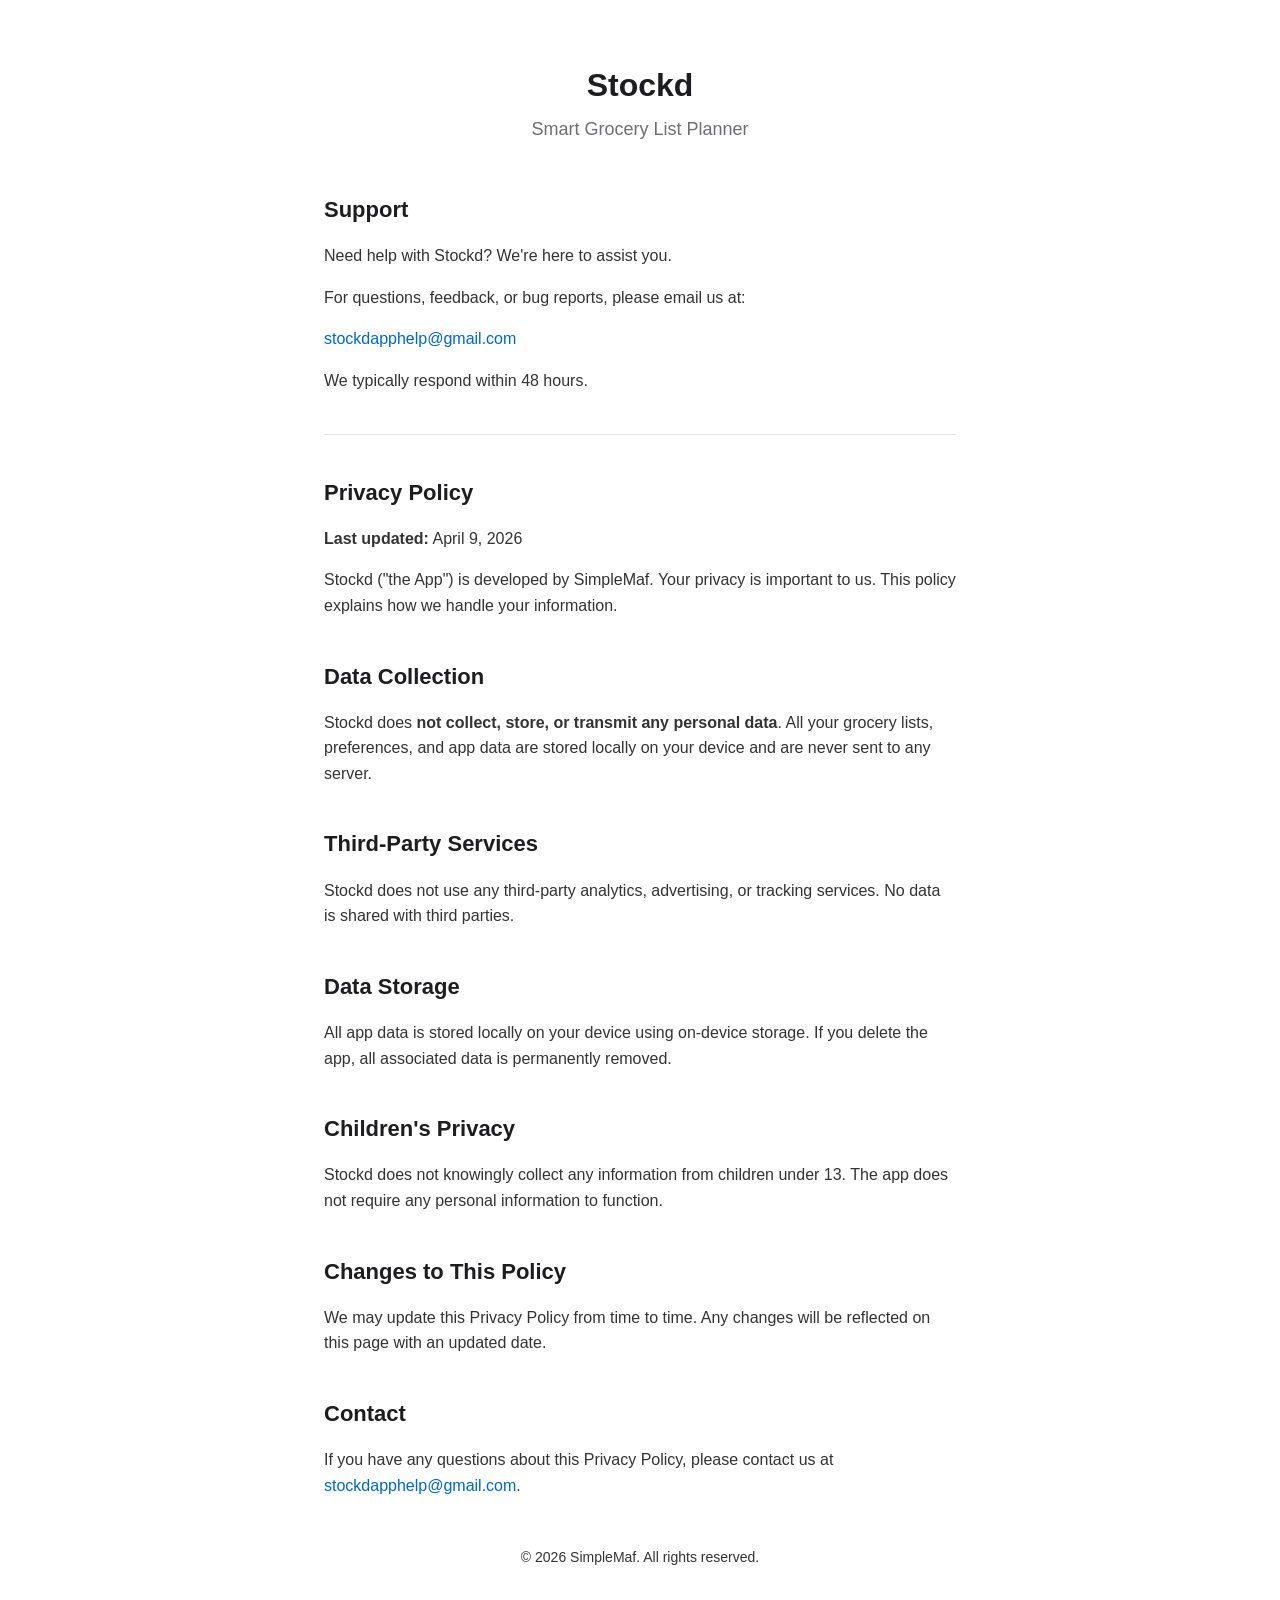
==== index.html @ d5e19b81 "Add support page with privacy policy and contact info This HTML file serves as the support page for " ====
<!DOCTYPE html>
<html lang="en">
<head>
    <meta charset="UTF-8">
    <meta name="viewport" content="width=device-width, initial-scale=1.0">
    <title>Stockd - Support</title>
    <style>
        * { margin: 0; padding: 0; box-sizing: border-box; }
        body { font-family: -apple-system, BlinkMacSystemFont, 'Segoe UI', Roboto, sans-serif; color: #1d1d1f; background: #fff; line-height: 1.6; }
        .container { max-width: 680px; margin: 0 auto; padding: 60px 24px; }
        .app-header { text-align: center; margin-bottom: 48px; }
        .app-name { font-size: 32px; font-weight: 700; margin-bottom: 4px; }
        .app-tagline { font-size: 18px; color: #6e6e73; }
        h2 { font-size: 22px; font-weight: 600; margin: 40px 0 16px; }
        p { margin-bottom: 16px; color: #333; }
        a { color: #0066cc; text-decoration: none; }
        a:hover { text-decoration: underline; }
        .divider { border: none; border-top: 1px solid #e5e5e5; margin: 40px 0; }
        .footer { text-align: center; color: #999; font-size: 14px; margin-top: 48px; }
    </style>
</head>
<body>
    <div class="container">
        <div class="app-header">
            <div class="app-name">Stockd</div>
            <div class="app-tagline">Smart Grocery List Planner</div>
        </div>
        <h2>Support</h2>
        <p>Need help with Stockd? We're here to assist you.</p>
        <p>For questions, feedback, or bug reports, please email us at:</p>
        <p><a href="mailto:stockdapphelp@gmail.com">stockdapphelp@gmail.com</a></p>
        <p>We typically respond within 48 hours.</p>
        <hr class="divider">
        <h2 id="privacy">Privacy Policy</h2>
        <p><strong>Last updated:</strong> April 9, 2026</p>
        <p>Stockd ("the App") is developed by SimpleMaf. Your privacy is important to us. This policy explains how we handle your information.</p>
        <h2>Data Collection</h2>
        <p>Stockd does <strong>not collect, store, or transmit any personal data</strong>. All your grocery lists, preferences, and app data are stored locally on your device and are never sent to any server.</p>
        <h2>Third-Party Services</h2>
        <p>Stockd does not use any third-party analytics, advertising, or tracking services. No data is shared with third parties.</p>
        <h2>Data Storage</h2>
        <p>All app data is stored locally on your device using on-device storage. If you delete the app, all associated data is permanently removed.</p>
        <h2>Children's Privacy</h2>
        <p>Stockd does not knowingly collect any information from children under 13. The app does not require any personal information to function.</p>
        <h2>Changes to This Policy</h2>
        <p>We may update this Privacy Policy from time to time. Any changes will be reflected on this page with an updated date.</p>
        <h2>Contact</h2>
        <p>If you have any questions about this Privacy Policy, please contact us at <a href="mailto:stockdapphelp@gmail.com">stockdapphelp@gmail.com</a>.</p>
        <div class="footer">
            <p>&copy; 2026 SimpleMaf. All rights reserved.</p>
        </div>
    </div>
</body>
</html>
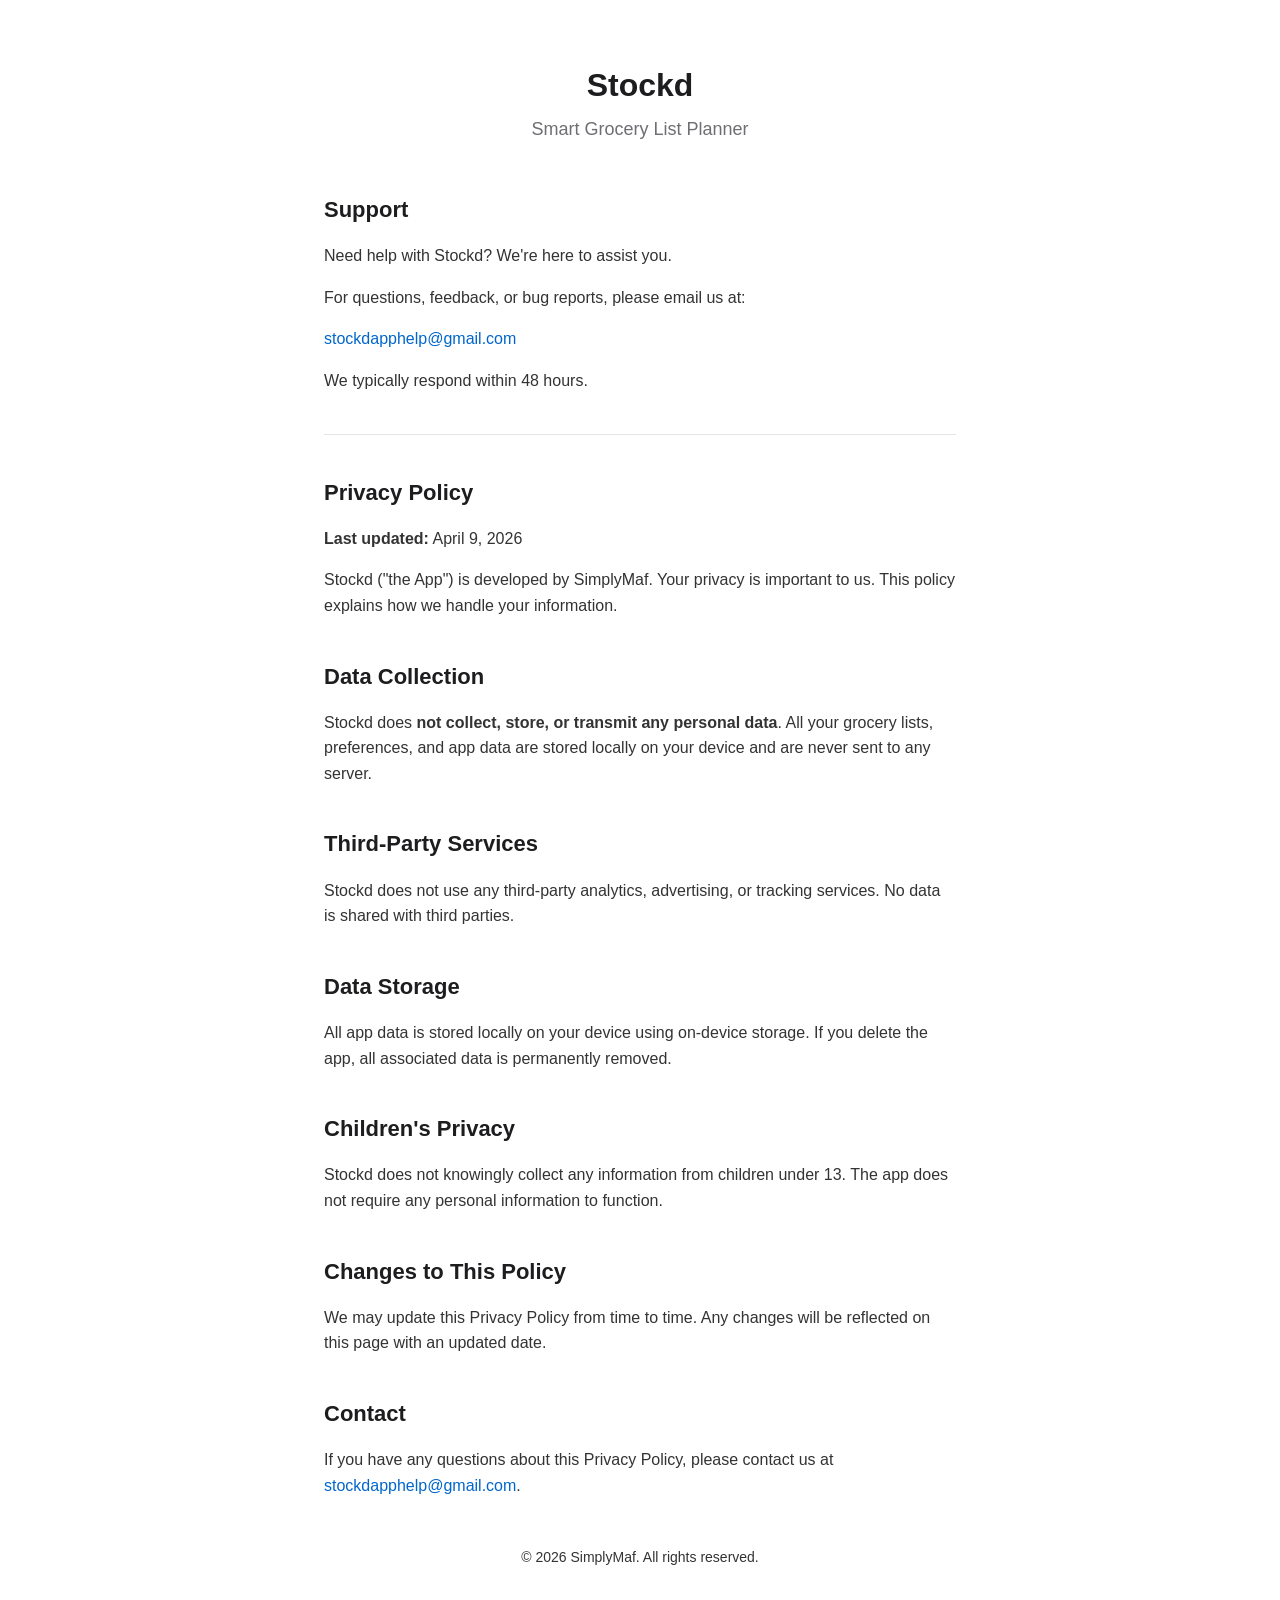
==== commit f54e3364: "Fix spelling of 'SimpleMaf' to 'SimplyMaf'" ====
--- a/index.html
+++ b/index.html
@@ -33,7 +33,7 @@
         <hr class="divider">
         <h2 id="privacy">Privacy Policy</h2>
         <p><strong>Last updated:</strong> April 9, 2026</p>
-        <p>Stockd ("the App") is developed by SimpleMaf. Your privacy is important to us. This policy explains how we handle your information.</p>
+        <p>Stockd ("the App") is developed by SimplyMaf. Your privacy is important to us. This policy explains how we handle your information.</p>
         <h2>Data Collection</h2>
         <p>Stockd does <strong>not collect, store, or transmit any personal data</strong>. All your grocery lists, preferences, and app data are stored locally on your device and are never sent to any server.</p>
         <h2>Third-Party Services</h2>
@@ -47,7 +47,7 @@
         <h2>Contact</h2>
         <p>If you have any questions about this Privacy Policy, please contact us at <a href="mailto:stockdapphelp@gmail.com">stockdapphelp@gmail.com</a>.</p>
         <div class="footer">
-            <p>&copy; 2026 SimpleMaf. All rights reserved.</p>
+            <p>&copy; 2026 SimplyMaf. All rights reserved.</p>
         </div>
     </div>
 </body>
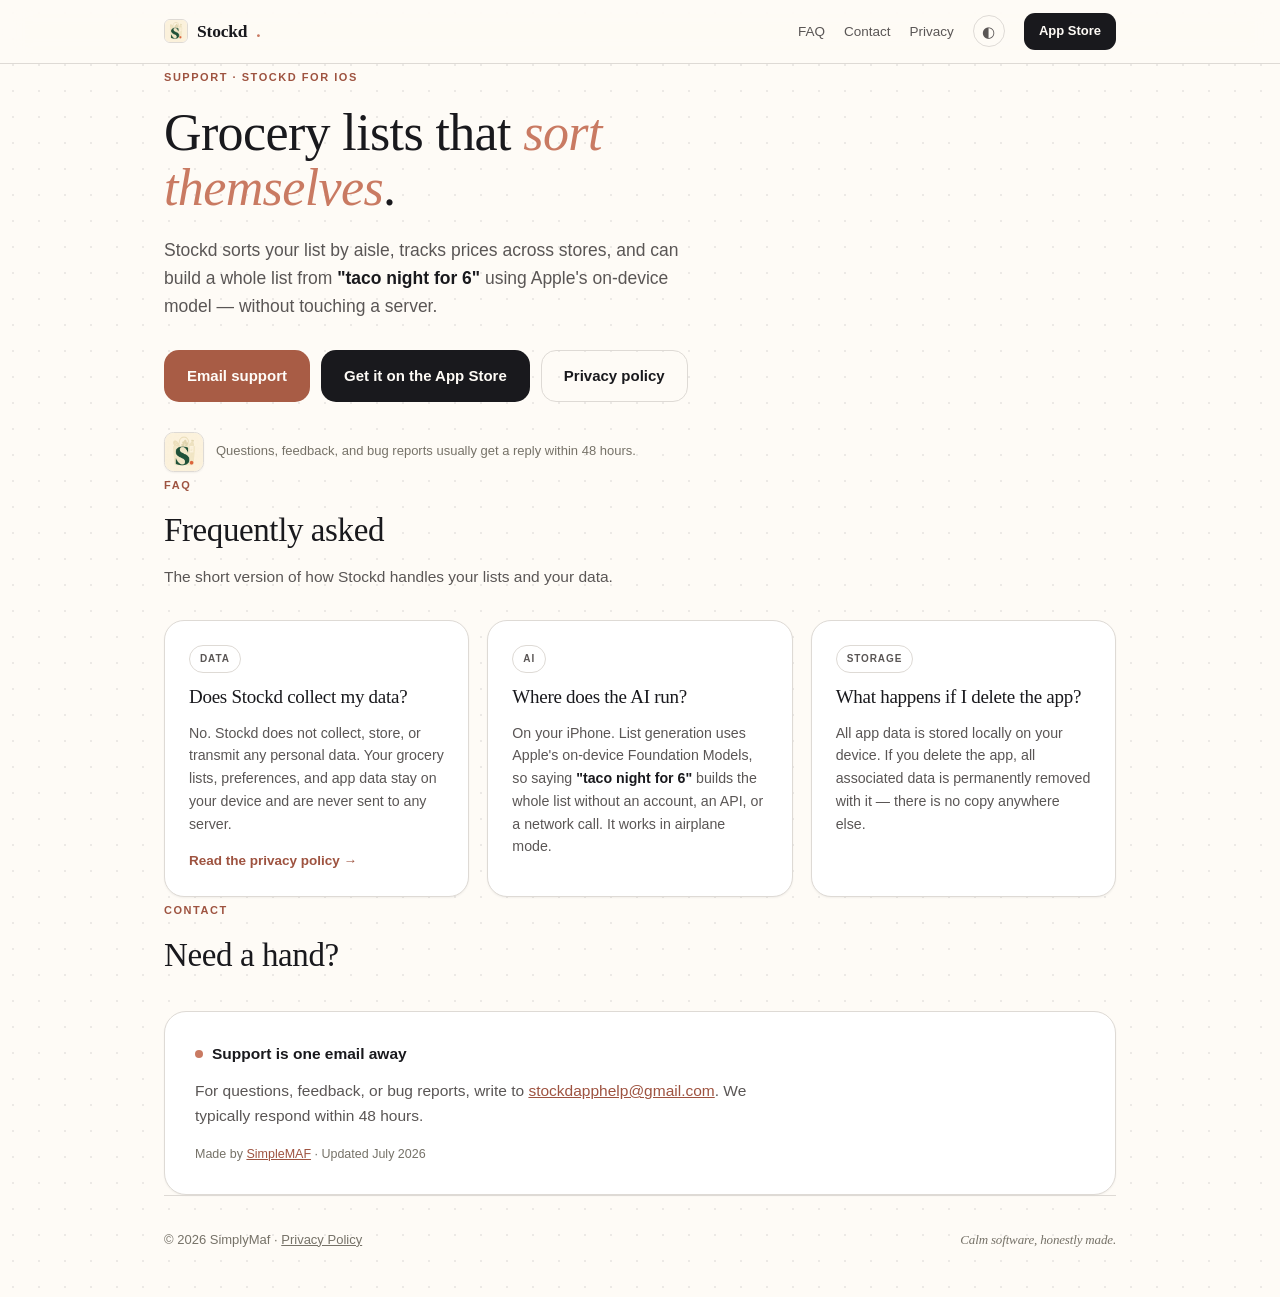
==== commit 2b047ce8: "Redesign in the simplemaf.com design language Shared tokens (paper/ink/rust, light+dark), dotted-pap" ====
--- a/index.html
+++ b/index.html
@@ -1,54 +1,96 @@
 <!DOCTYPE html>
 <html lang="en">
 <head>
-    <meta charset="UTF-8">
-    <meta name="viewport" content="width=device-width, initial-scale=1.0">
-    <title>Stockd - Support</title>
-    <style>
-        * { margin: 0; padding: 0; box-sizing: border-box; }
-        body { font-family: -apple-system, BlinkMacSystemFont, 'Segoe UI', Roboto, sans-serif; color: #1d1d1f; background: #fff; line-height: 1.6; }
-        .container { max-width: 680px; margin: 0 auto; padding: 60px 24px; }
-        .app-header { text-align: center; margin-bottom: 48px; }
-        .app-name { font-size: 32px; font-weight: 700; margin-bottom: 4px; }
-        .app-tagline { font-size: 18px; color: #6e6e73; }
-        h2 { font-size: 22px; font-weight: 600; margin: 40px 0 16px; }
-        p { margin-bottom: 16px; color: #333; }
-        a { color: #0066cc; text-decoration: none; }
-        a:hover { text-decoration: underline; }
-        .divider { border: none; border-top: 1px solid #e5e5e5; margin: 40px 0; }
-        .footer { text-align: center; color: #999; font-size: 14px; margin-top: 48px; }
-    </style>
+<meta charset="UTF-8">
+<meta name="viewport" content="width=device-width, initial-scale=1.0">
+<title>Stockd · Support</title>
+<meta name="description" content="Support and FAQ for Stockd, the grocery app whose lists sort themselves by aisle and track prices across stores. Everything runs on your device.">
+<meta name="referrer" content="no-referrer">
+<meta name="color-scheme" content="light dark">
+<meta name="theme-color" content="#FEFBF6" media="(prefers-color-scheme: light)">
+<meta name="theme-color" content="#18181C" media="(prefers-color-scheme: dark)">
+<meta property="og:title" content="Stockd · Support">
+<meta property="og:description" content="Support and FAQ for the Stockd iOS app. Smart grocery lists, entirely on your device.">
+<meta property="og:type" content="website">
+<link rel="icon" type="image/png" href="icon.png">
+<link rel="apple-touch-icon" href="icon.png">
+<link rel="stylesheet" href="shared.css">
+<script src="shared.js" defer></script>
 </head>
 <body>
-    <div class="container">
-        <div class="app-header">
-            <div class="app-name">Stockd</div>
-            <div class="app-tagline">Smart Grocery List Planner</div>
-        </div>
-        <h2>Support</h2>
-        <p>Need help with Stockd? We're here to assist you.</p>
-        <p>For questions, feedback, or bug reports, please email us at:</p>
-        <p><a href="mailto:stockdapphelp@gmail.com">stockdapphelp@gmail.com</a></p>
-        <p>We typically respond within 48 hours.</p>
-        <hr class="divider">
-        <h2 id="privacy">Privacy Policy</h2>
-        <p><strong>Last updated:</strong> April 9, 2026</p>
-        <p>Stockd ("the App") is developed by SimplyMaf. Your privacy is important to us. This policy explains how we handle your information.</p>
-        <h2>Data Collection</h2>
-        <p>Stockd does <strong>not collect, store, or transmit any personal data</strong>. All your grocery lists, preferences, and app data are stored locally on your device and are never sent to any server.</p>
-        <h2>Third-Party Services</h2>
-        <p>Stockd does not use any third-party analytics, advertising, or tracking services. No data is shared with third parties.</p>
-        <h2>Data Storage</h2>
-        <p>All app data is stored locally on your device using on-device storage. If you delete the app, all associated data is permanently removed.</p>
-        <h2>Children's Privacy</h2>
-        <p>Stockd does not knowingly collect any information from children under 13. The app does not require any personal information to function.</p>
-        <h2>Changes to This Policy</h2>
-        <p>We may update this Privacy Policy from time to time. Any changes will be reflected on this page with an updated date.</p>
-        <h2>Contact</h2>
-        <p>If you have any questions about this Privacy Policy, please contact us at <a href="mailto:stockdapphelp@gmail.com">stockdapphelp@gmail.com</a>.</p>
-        <div class="footer">
-            <p>&copy; 2026 SimplyMaf. All rights reserved.</p>
-        </div>
+<nav>
+  <div class="nav-inner">
+    <a class="nav-name serif" href="#top"><img src="icon.png" alt="" width="24" height="24">Stockd<span class="dot">.</span></a>
+    <div class="nav-links">
+      <a href="#faq" class="collapse">FAQ</a>
+      <a href="#contact" class="collapse">Contact</a>
+      <a href="privacy.html">Privacy</a>
+      <button id="themeBtn" class="theme-btn" type="button" aria-label="Switch theme" title="Theme: follows your system"><span id="themeIcon">◐</span></button>
+      <a class="nav-cta" href="https://apps.apple.com/us/app/stockd-smart-grocery-lists/id6761667432">App&nbsp;Store</a>
     </div>
+  </div>
+</nav>
+
+<header class="wrap" id="top">
+  <span class="eyebrow">Support · Stockd for iOS</span>
+  <h1 class="serif">Grocery lists that <em>sort themselves</em>.</h1>
+  <p class="lede">Stockd sorts your list by aisle, tracks prices across stores, and can build a whole list from <strong>"taco night for 6"</strong> using Apple's on-device model — without touching a server.</p>
+  <div class="btn-row">
+    <a class="btn btn-clay" href="mailto:stockdapphelp@gmail.com">Email support</a>
+    <a class="btn btn-primary" href="https://apps.apple.com/us/app/stockd-smart-grocery-lists/id6761667432">Get it on the App&nbsp;Store</a>
+    <a class="btn btn-ghost" href="privacy.html">Privacy policy</a>
+  </div>
+  <div class="hero-note">
+    <img src="icon.png" alt="Stockd app icon" width="40" height="40">
+    <span>Questions, feedback, and bug reports usually get a reply within 48 hours.</span>
+  </div>
+</header>
+
+<!-- ================= FAQ ================= -->
+<section id="faq" class="wrap">
+  <div class="section-head" data-reveal>
+    <span class="eyebrow">FAQ</span>
+    <h2 class="serif">Frequently asked</h2>
+    <p>The short version of how Stockd handles your lists and your data.</p>
+  </div>
+  <div class="grid" data-reveal-group>
+    <div class="card">
+      <span class="chip">Data</span>
+      <h3 class="serif">Does Stockd collect my data?</h3>
+      <p>No. Stockd does not collect, store, or transmit any personal data. Your grocery lists, preferences, and app data stay on your device and are never sent to any server.</p>
+      <a class="applink" href="privacy.html">Read the privacy policy →</a>
+    </div>
+    <div class="card">
+      <span class="chip">AI</span>
+      <h3 class="serif">Where does the AI run?</h3>
+      <p>On your iPhone. List generation uses Apple's on-device Foundation Models, so saying <b>"taco night for 6"</b> builds the whole list without an account, an API, or a network call. It works in airplane mode.</p>
+    </div>
+    <div class="card">
+      <span class="chip">Storage</span>
+      <h3 class="serif">What happens if I delete the app?</h3>
+      <p>All app data is stored locally on your device. If you delete the app, all associated data is permanently removed with it — there is no copy anywhere else.</p>
+    </div>
+  </div>
+</section>
+
+<!-- ================= CONTACT ================= -->
+<section id="contact" class="wrap">
+  <div class="section-head" data-reveal>
+    <span class="eyebrow">Contact</span>
+    <h2 class="serif">Need a hand?</h2>
+  </div>
+  <div class="panel" data-reveal>
+    <p><span class="pulse"></span><b>Support is one email away</b></p>
+    <p style="color:var(--ink2); max-width:68ch; margin-top:12px">For questions, feedback, or bug reports, write to <a href="mailto:stockdapphelp@gmail.com" style="color:var(--rust-deep)">stockdapphelp@gmail.com</a>. We typically respond within 48 hours.</p>
+    <p class="stamp">Made by <a href="https://simplemaf.com">SimpleMAF</a> · Updated July 2026</p>
+  </div>
+</section>
+
+<div class="wrap">
+  <footer>
+    <span>© 2026 SimplyMaf · <a href="privacy.html">Privacy Policy</a></span>
+    <span class="serif" style="font-style:italic">Calm software, honestly made.</span>
+  </footer>
+</div>
 </body>
 </html>
--- a/shared.css
+++ b/shared.css
@@ -0,0 +1,268 @@
+/* ==========================================================
+   Prayer Windows support site — design tokens shared with
+   simplemaf.com, themselves lifted from the app's Theme.swift.
+   rust = sole accent, olive = good, gold = highlight.
+   ========================================================== */
+:root, :root[data-theme="light"] {
+  --paper:       #FEFBF6;
+  --paper-deep:  #F7F3ED;
+  --card:        #FFFFFF;
+  --well:        #F3F0EB;
+  --well-warm:   #EDE7DD;
+  --ink:         #19191D;
+  --ink2:        #5A5655;
+  --ink3:        #767268;
+  --hairline:    #DEDAD5;
+  --rust:        #C97A62;
+  --rust-fill:   #A85C45;
+  --rust-deep:   #9E5340;
+  --olive:       #6C7259;
+  --gold:        #A8842F;
+  --twilight:    #4A6B88;
+  --on-rust:     #FFFCF8;
+  --shadow:      0 1px 2px rgba(25,25,29,.05);
+  --shadow-lift: 0 14px 30px rgba(25,25,29,.10);
+}
+@media (prefers-color-scheme: dark) {
+  :root {
+    --paper:       #18181C;
+    --paper-deep:  #101012;
+    --card:        #252429;
+    --well:        #202024;
+    --well-warm:   #2D2B28;
+    --ink:         #F6F3EE;
+    --ink2:        #AAA6A5;
+    --ink3:        #918E97;
+    --hairline:    #3C3A40;
+    --rust:        #D48169;
+    --rust-fill:   #D48169;
+    --rust-deep:   #E09C86;
+    --olive:       #9FA789;
+    --gold:        #D9AB57;
+    --twilight:    #84A6C2;
+    --on-rust:     #17161A;
+    --shadow:      0 1px 2px rgba(0,0,0,.3);
+    --shadow-lift: 0 18px 34px rgba(0,0,0,.4);
+  }
+}
+:root[data-theme="dark"] {
+  --paper:       #18181C;
+  --paper-deep:  #101012;
+  --card:        #252429;
+  --well:        #202024;
+  --well-warm:   #2D2B28;
+  --ink:         #F6F3EE;
+  --ink2:        #AAA6A5;
+  --ink3:        #918E97;
+  --hairline:    #3C3A40;
+  --rust:        #D48169;
+  --rust-fill:   #D48169;
+  --rust-deep:   #E09C86;
+  --olive:       #9FA789;
+  --gold:        #D9AB57;
+  --twilight:    #84A6C2;
+  --on-rust:     #17161A;
+  --shadow:      0 1px 2px rgba(0,0,0,.3);
+  --shadow-lift: 0 18px 34px rgba(0,0,0,.4);
+}
+
+*, *::before, *::after { margin: 0; padding: 0; box-sizing: border-box; }
+[hidden] { display: none !important; }
+html { scroll-behavior: smooth; -webkit-text-size-adjust: 100%; scroll-padding-top: 74px; }
+body {
+  background: var(--paper); color: var(--ink);
+  background-image: radial-gradient(color-mix(in srgb, var(--ink) 8%, transparent) 1px, transparent 1.4px);
+  background-size: 26px 26px;
+  font-family: -apple-system, BlinkMacSystemFont, "SF Pro Text", "Segoe UI", Roboto, sans-serif;
+  font-size: 15.5px; line-height: 1.6;
+  -webkit-font-smoothing: antialiased; overflow-x: hidden;
+}
+.serif {
+  font-family: "New York", ui-serif, "Iowan Old Style", Georgia, "Times New Roman", serif;
+  letter-spacing: -0.012em;
+}
+.mono {
+  font-family: ui-monospace, "SF Mono", SFMono-Regular, Menlo, Consolas, monospace;
+  font-size: .88em; letter-spacing: -0.01em;
+}
+.wrap { max-width: 1000px; margin: 0 auto; padding: 0 24px; }
+a { color: inherit; }
+img { max-width: 100%; display: block; }
+:focus-visible { outline: 2px solid var(--rust); outline-offset: 3px; border-radius: 6px; }
+
+.eyebrow {
+  display: inline-block; font-size: 11px; font-weight: 600;
+  letter-spacing: .14em; text-transform: uppercase; color: var(--rust-deep);
+}
+
+/* ================= Nav ================= */
+nav {
+  position: sticky; top: 0; z-index: 60;
+  background: color-mix(in srgb, var(--paper) 86%, transparent);
+  backdrop-filter: saturate(180%) blur(14px);
+  -webkit-backdrop-filter: saturate(180%) blur(14px);
+  border-bottom: 1px solid var(--hairline);
+}
+.nav-inner {
+  display: flex; align-items: center; justify-content: space-between; gap: 16px;
+  max-width: 1000px; margin: 0 auto; padding: 13px 24px;
+}
+.nav-name {
+  display: inline-flex; align-items: center; gap: 9px;
+  font-weight: 600; font-size: 17.5px; text-decoration: none; white-space: nowrap;
+}
+.nav-name img { width: 24px; height: 24px; border-radius: 6px; border: 1px solid var(--hairline); }
+.nav-name .dot { color: var(--rust); }
+.nav-links { display: flex; gap: 19px; align-items: center; }
+.nav-links a {
+  text-decoration: none; font-size: 13.5px; color: var(--ink2);
+  transition: color .2s ease; white-space: nowrap;
+}
+.nav-links a:hover { color: var(--rust-deep); }
+.nav-cta {
+  font-size: 13px !important; font-weight: 600;
+  color: var(--paper) !important; background: var(--ink);
+  padding: 8px 15px; border-radius: 11px;
+}
+.nav-cta:hover { color: var(--paper) !important; opacity: .88; }
+.theme-btn {
+  display: grid; place-items: center;
+  width: 32px; height: 32px; padding: 0; flex-shrink: 0;
+  font-family: inherit; font-size: 15px; line-height: 1; cursor: pointer;
+  color: var(--ink2); background: transparent;
+  border: 1px solid var(--hairline); border-radius: 999px;
+  transition: color .2s ease, border-color .2s ease;
+}
+.theme-btn:hover { color: var(--rust-deep); border-color: var(--ink3); }
+@media (max-width: 640px) { .nav-links a.collapse { display: none; } }
+@media (max-width: 480px) {
+  .nav-inner { padding: 11px 14px; gap: 8px; }
+  .nav-links { gap: 11px; }
+  .nav-name { font-size: 15.5px; }
+  .nav-cta { padding: 7px 12px; }
+}
+
+/* ================= Hero ================= */
+header { padding: 64px 0 56px; }
+h1 {
+  font-size: clamp(33px, 5.6vw, 52px);
+  font-weight: 500; line-height: 1.07; letter-spacing: -0.022em;
+  margin: 16px 0 20px; max-width: 20ch;
+}
+h1 em { font-style: italic; color: var(--rust); }
+.lede { font-size: 17.5px; color: var(--ink2); max-width: 56ch; }
+.lede strong { color: var(--ink); font-weight: 600; }
+.btn-row { display: flex; gap: 11px; flex-wrap: wrap; margin-top: 30px; }
+.btn {
+  display: inline-flex; align-items: center; justify-content: center; gap: 8px;
+  padding: 13px 22px; border-radius: 15px;
+  font-size: 15px; font-weight: 600; text-decoration: none;
+  border: 1px solid transparent; cursor: pointer; font-family: inherit;
+  transition: transform .18s ease, opacity .18s ease, border-color .18s ease;
+}
+.btn:active { transform: scale(.975); }
+.btn-primary { background: var(--ink); color: var(--paper); }
+.btn-primary:hover { opacity: .89; }
+.btn-clay { background: var(--rust-fill); color: var(--on-rust); }
+.btn-clay:hover { opacity: .91; }
+.btn-ghost { border-color: var(--hairline); color: var(--ink); background: transparent; }
+.btn-ghost:hover { border-color: var(--ink3); }
+.btn-sm { padding: 10px 17px; font-size: 13.5px; border-radius: 12px; }
+@media (max-width: 480px) { .btn-row .btn { flex: 1 1 100%; } }
+
+.hero-note { display: flex; align-items: center; gap: 12px; margin-top: 30px; }
+.hero-note img {
+  width: 40px; height: 40px; border-radius: 9.5px;
+  border: 1px solid var(--hairline); box-shadow: var(--shadow);
+}
+.hero-note span { font-size: 13px; color: var(--ink3); }
+
+/* ================= Sections ================= */
+section { padding: 0 0 84px; scroll-margin-top: 68px; }
+.section-head { margin-bottom: 30px; max-width: 64ch; }
+h2 { font-size: clamp(25px, 3.7vw, 33px); font-weight: 500; letter-spacing: -0.018em; margin-top: 7px; }
+.section-head p { color: var(--ink2); margin-top: 9px; }
+
+/* ================= Cards ================= */
+.grid { display: grid; grid-template-columns: repeat(auto-fit, minmax(288px, 1fr)); gap: 18px; }
+.card {
+  background: var(--card); border: 1px solid var(--hairline);
+  border-radius: 20px; padding: 24px; box-shadow: var(--shadow);
+  display: flex; flex-direction: column; gap: 9px;
+  transition: transform .25s ease, box-shadow .25s ease;
+}
+.card:hover { transform: translateY(-3px); box-shadow: var(--shadow-lift); }
+.card h3 { font-size: 19px; font-weight: 500; letter-spacing: -0.014em; }
+.card p { font-size: 14.2px; color: var(--ink2); flex: 1; }
+.card p b, .card p strong { color: var(--ink); font-weight: 600; }
+.card .applink {
+  font-size: 13.5px; font-weight: 600; color: var(--rust-deep);
+  text-decoration: none; margin-top: 6px; display: inline-block;
+}
+.card .applink:hover { text-decoration: underline; }
+.chip {
+  font-size: 10px; font-weight: 700; letter-spacing: .09em; text-transform: uppercase;
+  padding: 5px 10px; border-radius: 999px; align-self: flex-start;
+  border: 1px solid var(--hairline); color: var(--ink2); white-space: nowrap;
+}
+
+/* ================= Panel ================= */
+.panel {
+  background: var(--card); border: 1px solid var(--hairline);
+  border-radius: 22px; padding: 30px; box-shadow: var(--shadow);
+}
+.pulse {
+  display: inline-block; width: 8px; height: 8px; border-radius: 50%;
+  background: var(--rust); margin-right: 9px; vertical-align: 1px;
+  animation: breathe 4s ease-in-out infinite;
+}
+@keyframes breathe { 0%,100% { opacity: 1 } 50% { opacity: .3 } }
+.stamp { margin-top: 15px; font-size: 12.5px; color: var(--ink3); }
+.stamp a { color: var(--rust-deep); }
+
+/* ================= Prose (privacy page) ================= */
+.prose { max-width: 68ch; }
+.prose h2 { font-size: 21px; margin: 34px 0 10px; }
+.prose p, .prose li { color: var(--ink2); margin-bottom: 14px; }
+.prose p b, .prose p strong { color: var(--ink); }
+.prose ul { padding-left: 22px; }
+.prose a { color: var(--rust-deep); text-decoration: none; }
+.prose a:hover { text-decoration: underline; }
+.updated { color: var(--ink3); font-size: 13px; margin-bottom: 26px; }
+
+/* ================= Footer ================= */
+footer {
+  border-top: 1px solid var(--hairline); padding: 34px 0 46px;
+  display: flex; justify-content: space-between; align-items: center;
+  gap: 12px; flex-wrap: wrap; font-size: 13px; color: var(--ink3);
+}
+footer a { color: var(--ink3); }
+footer a:hover { color: var(--rust-deep); }
+
+/* ================= Hero entrance ================= */
+@keyframes rise { from { opacity: 0; transform: translateY(24px); } }
+html.js header .eyebrow   { animation: rise .7s cubic-bezier(.16,1,.3,1) backwards .05s; }
+html.js header h1         { animation: rise .8s cubic-bezier(.16,1,.3,1) backwards .14s; }
+html.js header .lede      { animation: rise .8s cubic-bezier(.16,1,.3,1) backwards .24s; }
+html.js header .btn-row   { animation: rise .8s cubic-bezier(.16,1,.3,1) backwards .34s; }
+html.js header .hero-note { animation: rise .8s cubic-bezier(.16,1,.3,1) backwards .44s; }
+html.js header .phone-slot{ animation: rise .9s cubic-bezier(.16,1,.3,1) backwards .3s; }
+@media (prefers-reduced-motion: reduce) { html.js header * { animation: none !important; } }
+
+/* ================= Scroll reveals ================= */
+html.js [data-reveal] {
+  opacity: 0; transform: translateY(26px);
+  transition: opacity .8s cubic-bezier(.16, 1, .3, 1) var(--reveal-delay, 0ms),
+              transform .8s cubic-bezier(.16, 1, .3, 1) var(--reveal-delay, 0ms);
+}
+html.js [data-reveal].in { opacity: 1; transform: none; }
+@media (prefers-reduced-motion: reduce) {
+  html.js [data-reveal] { opacity: 1; transform: none; transition: none; }
+  html { scroll-behavior: auto; }
+  *, *::before, *::after { animation-duration: .001ms !important; transition-duration: .001ms !important; }
+}
+
+@media (max-width: 560px) {
+  header { padding: 48px 0 40px; }
+  section { padding: 0 0 64px; }
+}
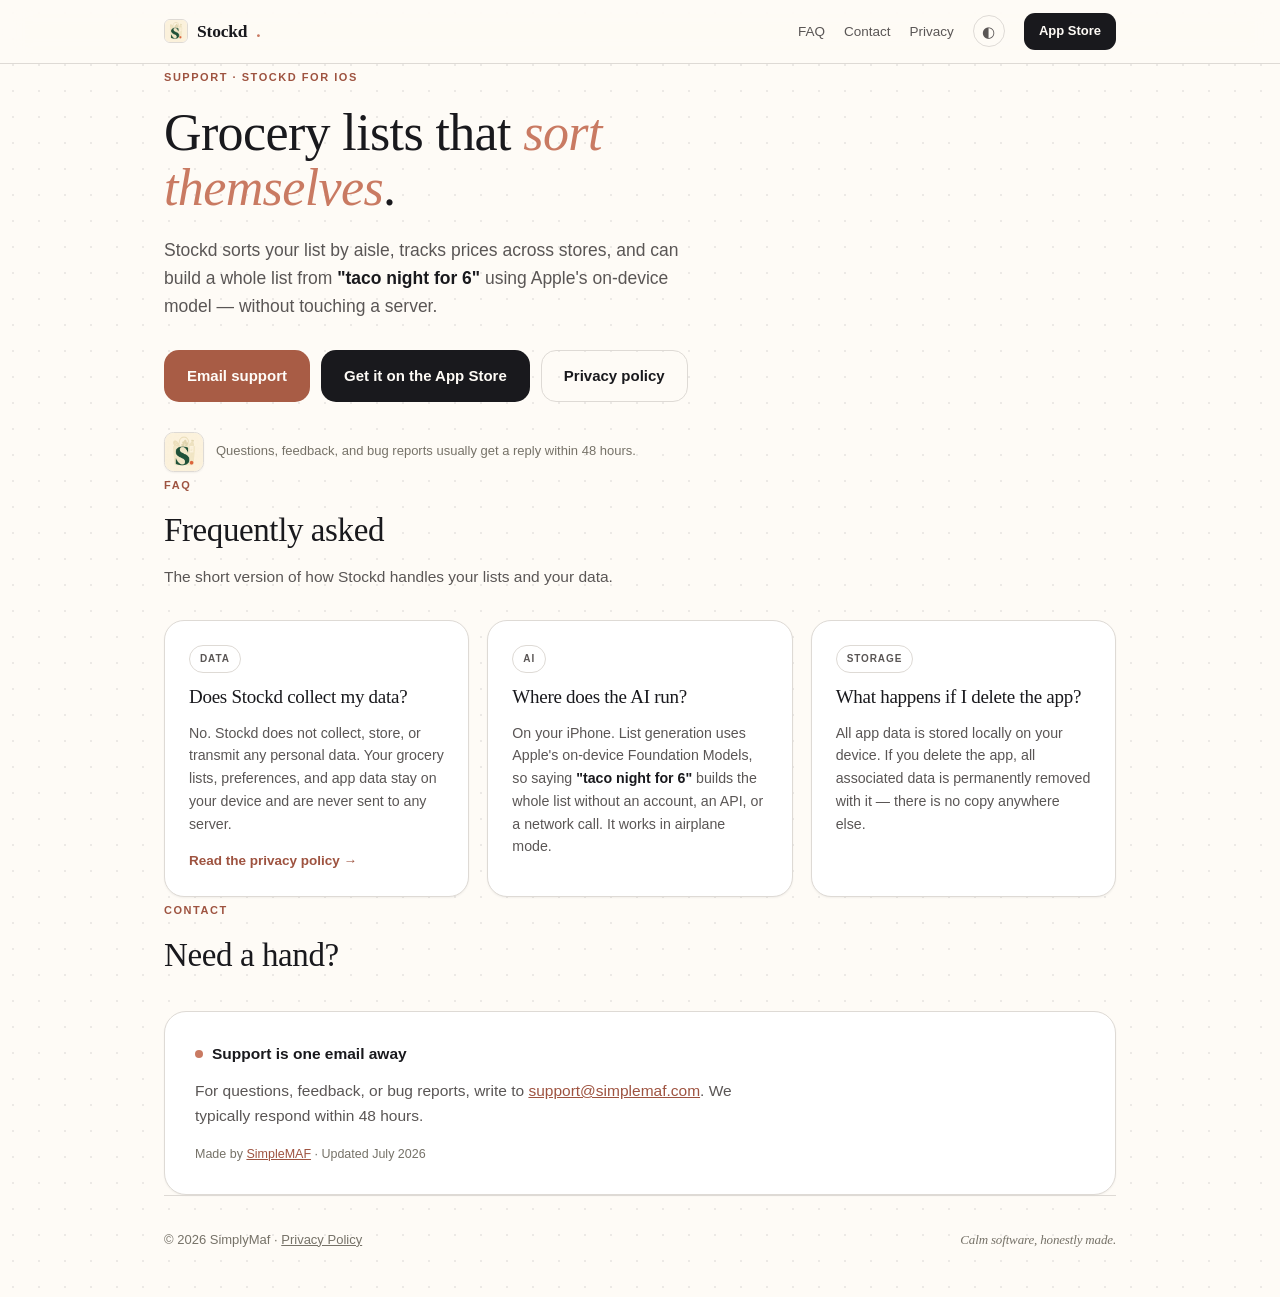
==== commit f2288ce3: "Use support@simplemaf.com as the support address Co-Authored-By: Claude Fable 5.1 <noreply@anthropic" ====
--- a/index.html
+++ b/index.html
@@ -36,7 +36,7 @@
   <h1 class="serif">Grocery lists that <em>sort themselves</em>.</h1>
   <p class="lede">Stockd sorts your list by aisle, tracks prices across stores, and can build a whole list from <strong>"taco night for 6"</strong> using Apple's on-device model — without touching a server.</p>
   <div class="btn-row">
-    <a class="btn btn-clay" href="mailto:stockdapphelp@gmail.com">Email support</a>
+    <a class="btn btn-clay" href="mailto:support@simplemaf.com">Email support</a>
     <a class="btn btn-primary" href="https://apps.apple.com/us/app/stockd-smart-grocery-lists/id6761667432">Get it on the App&nbsp;Store</a>
     <a class="btn btn-ghost" href="privacy.html">Privacy policy</a>
   </div>
@@ -81,7 +81,7 @@
   </div>
   <div class="panel" data-reveal>
     <p><span class="pulse"></span><b>Support is one email away</b></p>
-    <p style="color:var(--ink2); max-width:68ch; margin-top:12px">For questions, feedback, or bug reports, write to <a href="mailto:stockdapphelp@gmail.com" style="color:var(--rust-deep)">stockdapphelp@gmail.com</a>. We typically respond within 48 hours.</p>
+    <p style="color:var(--ink2); max-width:68ch; margin-top:12px">For questions, feedback, or bug reports, write to <a href="mailto:support@simplemaf.com" style="color:var(--rust-deep)">support@simplemaf.com</a>. We typically respond within 48 hours.</p>
     <p class="stamp">Made by <a href="https://simplemaf.com">SimpleMAF</a> · Updated July 2026</p>
   </div>
 </section>
